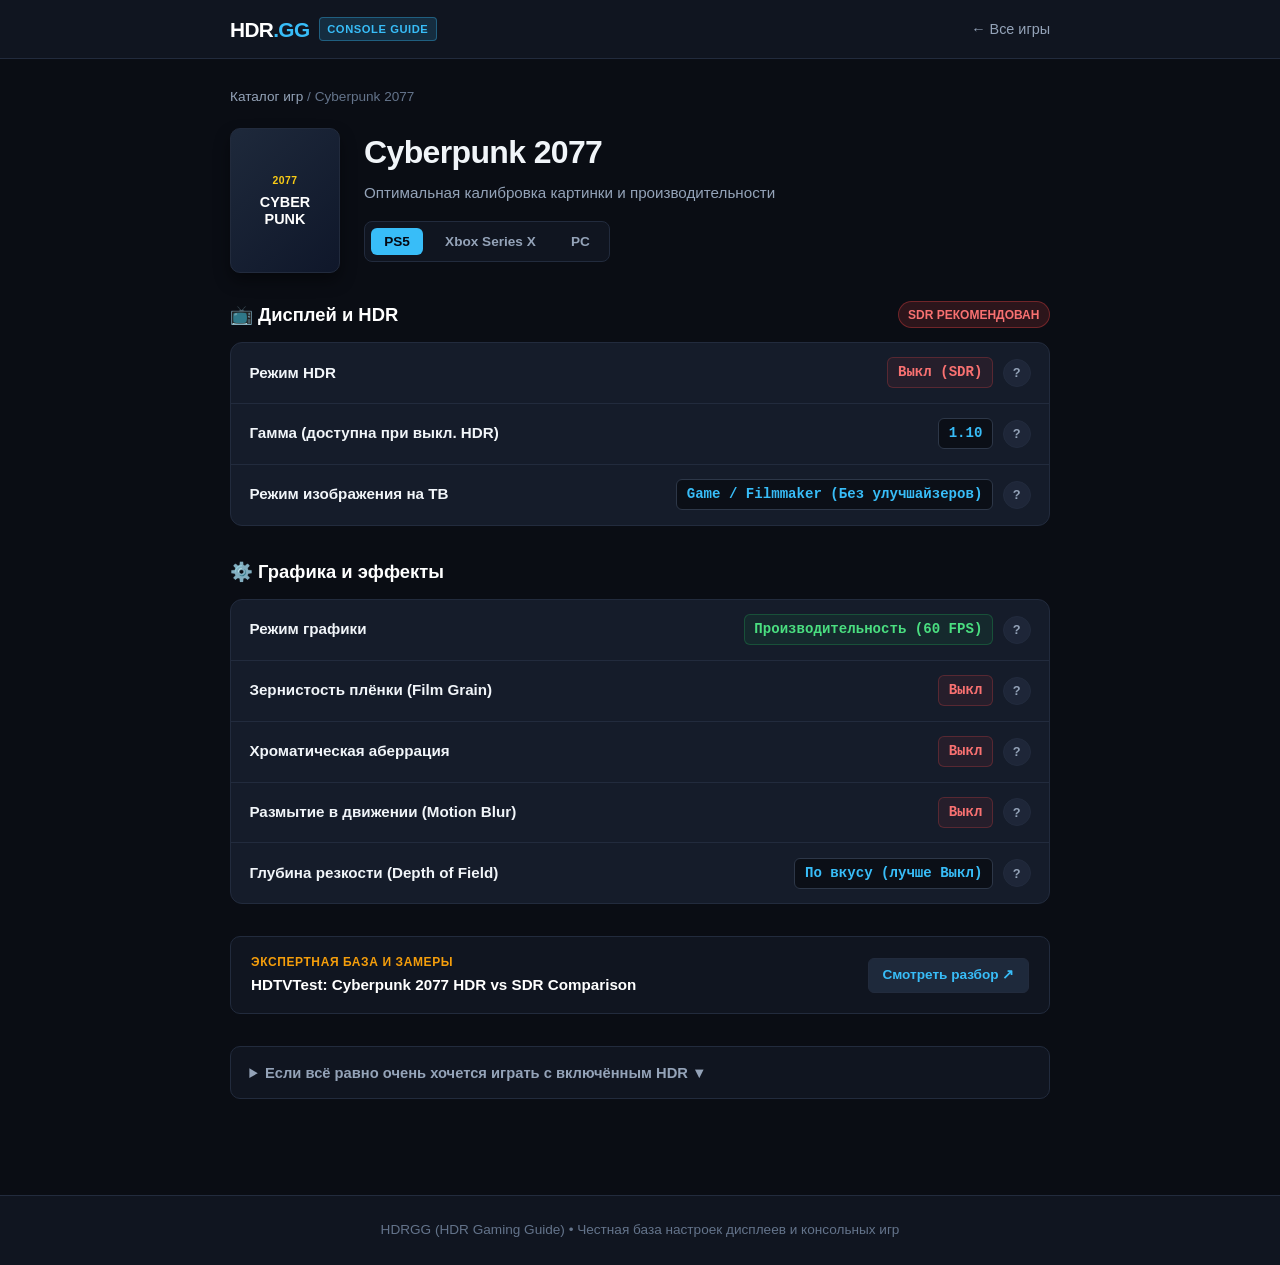
==== games/cyberpunk-2077/index.html @ 082499f1 "Add files via upload" ====
<!DOCTYPE html>
<html lang="ru">
<head>
  <meta charset="UTF-8">
  <meta name="viewport" content="width=device-width, initial-scale=1.0">
  <title>Cyberpunk 2077 — Настройки дисплея и графики на PS5 | HDRGG</title>
  <meta name="description" content="Оптимальные настройки Cyberpunk 2077 для PS5. Чёткий список параметров экрана и графики с пояснениями в один клик.">

  <!-- Open Graph -->
  <meta property="og:title" content="Cyberpunk 2077 — Настройки дисплея и графики на PS5 | HDRGG">
  <meta property="og:description" content="Оптимальные настройки Cyberpunk 2077 для PS5: HDR, гамма, графика и пояснения к каждому пункту.">
  <meta property="og:type" content="article">

  <style>
    :root {
      --bg-primary: #0a0d14;
      --bg-secondary: #101520;
      --bg-card: #151c2a;
      --bg-card-hover: #1b2334;
      --border-color: #222b3d;
      --border-active: #38bdf8;
      --text-main: #f1f5f9;
      --text-muted: #94a3b8;
      --text-dim: #64748b;
      --accent-blue: #38bdf8;
      --accent-green: #22c55e;
      --accent-amber: #f59e0b;
      --accent-red: #ef4444;
      --font-sans: -apple-system, BlinkMacSystemFont, "Segoe UI", Roboto, "Helvetica Neue", Arial, sans-serif;
      --font-mono: ui-monospace, SFMono-Regular, Menlo, Consolas, monospace;
    }

    * {
      box-sizing: border-box;
      margin: 0;
      padding: 0;
    }

    body {
      background-color: var(--bg-primary);
      color: var(--text-main);
      font-family: var(--font-sans);
      line-height: 1.5;
      min-height: 100vh;
      display: flex;
      flex-direction: column;
      -webkit-font-smoothing: antialiased;
    }

    a {
      color: var(--accent-blue);
      text-decoration: none;
      transition: color 0.15s ease;
    }

    a:hover {
      text-decoration: underline;
    }

    .header {
      background: var(--bg-secondary);
      border-bottom: 1px solid var(--border-color);
      position: sticky;
      top: 0;
      z-index: 50;
      backdrop-filter: blur(8px);
    }

    .header-container {
      max-width: 860px;
      margin: 0 auto;
      padding: 0.85rem 1.25rem;
      display: flex;
      align-items: center;
      justify-content: space-between;
    }

    .logo-link {
      display: flex;
      align-items: center;
      gap: 0.6rem;
      text-decoration: none !important;
    }

    .logo-text {
      font-size: 1.3rem;
      font-weight: 900;
      color: #fff;
      letter-spacing: -0.03em;
    }

    .logo-accent {
      color: var(--accent-blue);
    }

    .logo-badge {
      background: rgba(56, 189, 248, 0.15);
      border: 1px solid rgba(56, 189, 248, 0.35);
      color: var(--accent-blue);
      font-size: 0.7rem;
      font-weight: 800;
      padding: 0.15rem 0.45rem;
      border-radius: 4px;
      text-transform: uppercase;
      letter-spacing: 0.05em;
    }

    .nav-links a {
      color: var(--text-muted);
      font-size: 0.9rem;
      font-weight: 500;
    }

    .nav-links a:hover {
      color: #fff;
      text-decoration: none;
    }

    .main {
      max-width: 860px;
      margin: 0 auto;
      padding: 1.75rem 1.25rem 4rem;
      flex: 1;
      width: 100%;
    }

    .breadcrumbs {
      margin-bottom: 1.25rem;
      font-size: 0.85rem;
      color: var(--text-dim);
    }

    .breadcrumbs a {
      color: var(--text-muted);
    }

    .game-hero {
      display: flex;
      gap: 1.5rem;
      margin-bottom: 1.75rem;
      align-items: flex-start;
    }

    .game-cover {
      width: 110px;
      height: 145px;
      border-radius: 10px;
      background: linear-gradient(135deg, #1e293b, #0f172a);
      border: 1px solid var(--border-color);
      flex-shrink: 0;
      display: flex;
      flex-direction: column;
      align-items: center;
      justify-content: center;
      padding: 0.75rem;
      text-align: center;
      box-shadow: 0 8px 16px rgba(0, 0, 0, 0.4);
    }

    .cover-tag {
      font-size: 0.65rem;
      font-weight: 800;
      color: #facc15;
      text-transform: uppercase;
      letter-spacing: 0.05em;
      margin-bottom: 0.35rem;
    }

    .cover-title {
      font-size: 0.9rem;
      font-weight: 800;
      color: #fff;
      line-height: 1.15;
    }

    .game-info {
      flex: 1;
      display: flex;
      flex-direction: column;
      justify-content: center;
    }

    .game-info .game-title {
      font-size: 2rem;
      font-weight: 800;
      letter-spacing: -0.02em;
      margin-bottom: 0.4rem;
    }

    .game-subtitle {
      color: var(--text-muted);
      font-size: 0.95rem;
      margin-bottom: 1rem;
    }

    .platform-tabs {
      display: flex;
      gap: 0.5rem;
      background: var(--bg-secondary);
      padding: 0.35rem;
      border-radius: 8px;
      border: 1px solid var(--border-color);
      width: fit-content;
    }

    .platform-tab {
      background: transparent;
      color: var(--text-muted);
      border: none;
      font-size: 0.85rem;
      font-weight: 600;
      padding: 0.4rem 0.85rem;
      border-radius: 6px;
      cursor: pointer;
      transition: all 0.15s ease;
    }

    .platform-tab:hover {
      color: #fff;
    }

    .platform-tab.active {
      background: var(--accent-blue);
      color: #050811;
      font-weight: 700;
    }

    .section-head {
      display: flex;
      align-items: center;
      justify-content: space-between;
      margin-bottom: 0.85rem;
      margin-top: 1.5rem;
    }

    .section-title {
      font-size: 1.15rem;
      font-weight: 700;
      color: #fff;
      display: flex;
      align-items: center;
      gap: 0.5rem;
    }

    .verdict-tag {
      font-size: 0.75rem;
      font-weight: 700;
      padding: 0.2rem 0.6rem;
      border-radius: 20px;
      text-transform: uppercase;
      background: rgba(239, 68, 68, 0.15);
      border: 1px solid rgba(239, 68, 68, 0.35);
      color: #f87171;
    }

    .settings-box {
      background: var(--bg-card);
      border: 1px solid var(--border-color);
      border-radius: 12px;
      overflow: hidden;
      margin-bottom: 2rem;
    }

    .setting-row {
      border-bottom: 1px solid var(--border-color);
      transition: background 0.15s ease;
    }

    .setting-row:last-child {
      border-bottom: none;
    }

    .setting-main {
      display: flex;
      align-items: center;
      justify-content: space-between;
      padding: 0.9rem 1.15rem;
      gap: 0.75rem;
    }

    .setting-name {
      font-size: 0.95rem;
      font-weight: 600;
      color: var(--text-main);
      flex: 1;
    }

    .setting-action {
      display: flex;
      align-items: center;
      gap: 0.6rem;
    }

    .setting-value {
      font-family: var(--font-mono);
      font-weight: 700;
      font-size: 0.88rem;
      padding: 0.25rem 0.6rem;
      border-radius: 6px;
      background: #0b0f17;
      border: 1px solid #2d3748;
      color: var(--accent-blue);
      white-space: nowrap;
    }

    .setting-value.val-off {
      color: #f87171;
      background: rgba(239, 68, 68, 0.08);
      border-color: rgba(239, 68, 68, 0.25);
    }

    .setting-value.val-on {
      color: #4ade80;
      background: rgba(34, 197, 94, 0.08);
      border-color: rgba(34, 197, 94, 0.25);
    }

    .btn-why {
      background: #1e2638;
      color: var(--text-muted);
      border: 1px solid var(--border-color);
      width: 28px;
      height: 28px;
      border-radius: 50%;
      font-size: 0.8rem;
      font-weight: 700;
      cursor: pointer;
      display: inline-flex;
      align-items: center;
      justify-content: center;
      transition: all 0.15s ease;
      flex-shrink: 0;
    }

    .btn-why:hover,
    .btn-why.active {
      background: var(--accent-blue);
      color: #050811;
      border-color: var(--accent-blue);
    }

    .setting-why-panel {
      display: none;
      background: #0f1420;
      border-top: 1px dashed var(--border-color);
      padding: 0.75rem 1.15rem;
      font-size: 0.88rem;
      color: #cbd5e1;
      line-height: 1.45;
      animation: fadeIn 0.15s ease-in;
    }

    .setting-why-panel.open {
      display: block;
    }

    .setting-why-panel strong {
      color: #fff;
    }

    @keyframes fadeIn {
      from { opacity: 0; transform: translateY(-3px); }
      to { opacity: 1; transform: translateY(0); }
    }

    .source-banner {
      background: var(--bg-secondary);
      border: 1px solid var(--border-color);
      border-radius: 10px;
      padding: 1rem 1.25rem;
      display: flex;
      align-items: center;
      justify-content: space-between;
      flex-wrap: wrap;
      gap: 0.75rem;
      margin-bottom: 2rem;
    }

    .source-info {
      display: flex;
      flex-direction: column;
      gap: 0.2rem;
    }

    .source-label {
      font-size: 0.75rem;
      text-transform: uppercase;
      color: var(--accent-amber);
      font-weight: 700;
      letter-spacing: 0.05em;
    }

    .source-title {
      font-size: 0.95rem;
      font-weight: 600;
      color: #fff;
    }

    .source-btn {
      display: inline-flex;
      align-items: center;
      gap: 0.4rem;
      background: #1e293b;
      color: var(--accent-blue);
      border: 1px solid var(--border-color);
      padding: 0.4rem 0.85rem;
      border-radius: 6px;
      font-size: 0.85rem;
      font-weight: 600;
    }

    .source-btn:hover {
      background: var(--accent-blue);
      color: #050811;
      text-decoration: none;
    }

    .alt-details {
      border: 1px solid var(--border-color);
      border-radius: 10px;
      background: var(--bg-secondary);
      overflow: hidden;
      margin-bottom: 2rem;
    }

    .alt-summary {
      padding: 0.9rem 1.15rem;
      cursor: pointer;
      font-weight: 600;
      font-size: 0.92rem;
      color: var(--text-muted);
      user-select: none;
    }

    .alt-summary:hover {
      color: #fff;
    }

    .alt-content {
      padding: 0 1.15rem 1rem;
    }

    .footer {
      border-top: 1px solid var(--border-color);
      background: var(--bg-secondary);
      padding: 1.5rem 1.25rem;
      text-align: center;
      color: var(--text-dim);
      font-size: 0.85rem;
    }

    .back-to-top {
      position: fixed;
      bottom: 1.5rem;
      right: 1.5rem;
      background: var(--bg-card);
      border: 1px solid var(--border-color);
      color: var(--text-main);
      width: 42px;
      height: 42px;
      border-radius: 50%;
      display: flex;
      align-items: center;
      justify-content: center;
      cursor: pointer;
      opacity: 0;
      visibility: hidden;
      transition: all 0.2s ease;
      z-index: 40;
    }

    .back-to-top.visible {
      opacity: 1;
      visibility: visible;
    }

    .back-to-top:hover {
      background: var(--accent-blue);
      color: #050811;
      border-color: var(--accent-blue);
    }

    @media (max-width: 600px) {
      .game-hero {
        gap: 1rem;
      }
      .game-cover {
        width: 90px;
        height: 120px;
      }
      .game-info .game-title {
        font-size: 1.6rem;
      }
      .setting-main {
        padding: 0.8rem 0.9rem;
      }
      .setting-name {
        font-size: 0.88rem;
      }
      .setting-value {
        font-size: 0.8rem;
        padding: 0.2rem 0.45rem;
      }
    }

    @media print {
      body { background: #fff; color: #000; }
      .header, .footer, .back-to-top, .platform-tabs { display: none !important; }
      .setting-why-panel { display: block !important; color: #333; background: #fafafa; }
    }
  </style>
</head>
<body>

  <header class="header">
    <div class="header-container">
      <div class="logo">
        <a href="../../" class="logo-link">
          <span class="logo-text">HDR<span class="logo-accent">.GG</span></span>
          <span class="logo-badge">Console Guide</span>
        </a>
      </div>
      <nav class="nav-links">
        <a href="../../">← Все игры</a>
      </nav>
    </div>
  </header>

  <main class="main">
    <nav class="breadcrumbs">
      <a href="../../">Каталог игр</a> / <span>Cyberpunk 2077</span>
    </nav>

    <!-- Шапка игры: обложка, название, выбор платформы -->
    <section class="game-hero">
      <div class="game-cover" aria-hidden="true">
        <span class="cover-tag">2077</span>
        <span class="cover-title">CYBER<br>PUNK</span>
      </div>
      <div class="game-info">
        <h1 class="game-title">Cyberpunk 2077</h1>
        <p class="game-subtitle">Оптимальная калибровка картинки и производительности</p>
        
        <div class="platform-tabs" role="tablist">
          <button class="platform-tab active" data-platform="ps5">PS5</button>
          <button class="platform-tab" data-platform="xbox">Xbox Series X</button>
          <button class="platform-tab" data-platform="pc">PC</button>
        </div>
      </div>
    </section>

    <!-- Раздел 1: Дисплей и HDR -->
    <section>
      <div class="section-head">
        <h2 class="section-title">📺 Дисплей и HDR</h2>
        <span class="verdict-tag">SDR Рекомендован</span>
      </div>

      <div class="settings-box">
        <div class="setting-row">
          <div class="setting-main">
            <span class="setting-name">Режим HDR</span>
            <div class="setting-action">
              <span class="setting-value val-off">Выкл (SDR)</span>
              <button class="btn-why" title="Почему так?" aria-label="Почему выключен HDR">?</button>
            </div>
          </div>
          <div class="setting-why-panel">
            <strong>Почему выключаем:</strong> В игре нативно поднят уровень чёрного (Black Floor Elevation) — игра не гасит пиксели в темноте. Тени заливает серо-зелёным молоком даже на OLED. В SDR картинка выдаёт истинный бесконечный чёрный и глубокий контраст.
          </div>
        </div>

        <div class="setting-row">
          <div class="setting-main">
            <span class="setting-name">Гамма (доступна при выкл. HDR)</span>
            <div class="setting-action">
              <span class="setting-value">1.10</span>
              <button class="btn-why" title="Почему так?" aria-label="Почему гамма 1.10">?</button>
            </div>
          </div>
          <div class="setting-why-panel">
            <strong>Зачем 1.10:</strong> При дефолтном значении 1.00 в SDR слегка давятся околочёрные детали (black crush) — складки на одежде и детали в подворотнях сливаются в темноту. 1.10 аккуратно вытягивает полутона, оставляя глубокий чёрный на месте.
          </div>
        </div>

        <div class="setting-row">
          <div class="setting-main">
            <span class="setting-name">Режим изображения на ТВ</span>
            <div class="setting-action">
              <span class="setting-value">Game / Filmmaker (Без улучшайзеров)</span>
              <button class="btn-why" title="Почему так?" aria-label="Почему без улучшайзеров">?</button>
            </div>
          </div>
          <div class="setting-why-panel">
            <strong>Почему:</strong> Отключаем динамический контраст, сглаживание движений и эко-режимы ТВ. Они искажают тона и создают задержку ввода (input lag).
          </div>
        </div>
      </div>
    </section>

    <!-- Раздел 2: Графика и постобработка -->
    <section>
      <div class="section-head">
        <h2 class="section-title">⚙️ Графика и эффекты</h2>
      </div>

      <div class="settings-box">
        <div class="setting-row">
          <div class="setting-main">
            <span class="setting-name">Режим графики</span>
            <div class="setting-action">
              <span class="setting-value val-on">Производительность (60 FPS)</span>
              <button class="btn-why" title="Почему так?" aria-label="Почему режим производительности">?</button>
            </div>
          </div>
          <div class="setting-why-panel">
            <strong>Почему 60 FPS:</strong> Режим Ray Tracing роняет фреймрейт до 30 FPS ради простых локальных теней в диалогах (полноценного RT-освещения или отражений на консолях нет). В шутере от 1-го лица 60 FPS критичны для прицеливания и езды.
          </div>
        </div>

        <div class="setting-row">
          <div class="setting-main">
            <span class="setting-name">Зернистость плёнки (Film Grain)</span>
            <div class="setting-action">
              <span class="setting-value val-off">Выкл</span>
              <button class="btn-why" title="Почему так?" aria-label="Почему выключена зернистость">?</button>
            </div>
          </div>
          <div class="setting-why-panel">
            <strong>Почему выключаем:</strong> Накладывает паразитный шум на 4K-разрешение и превращает мелкие текстуры в кашу.
          </div>
        </div>

        <div class="setting-row">
          <div class="setting-main">
            <span class="setting-name">Хроматическая аберрация</span>
            <div class="setting-action">
              <span class="setting-value val-off">Выкл</span>
              <button class="btn-why" title="Почему так?" aria-label="Почему выключена аберрация">?</button>
            </div>
          </div>
          <div class="setting-why-panel">
            <strong>Почему выключаем:</strong> Искусственно размывает края объектов радужными полосами, создавая эффект дешёвой грязной оптики.
          </div>
        </div>

        <div class="setting-row">
          <div class="setting-main">
            <span class="setting-name">Размытие в движении (Motion Blur)</span>
            <div class="setting-action">
              <span class="setting-value val-off">Выкл</span>
              <button class="btn-why" title="Почему так?" aria-label="Почему выключен моушн блюр">?</button>
            </div>
          </div>
          <div class="setting-why-panel">
            <strong>Почему выключаем:</strong> При повороте камеры кадр смазывается, мешая быстро считывать врагов и окружение.
          </div>
        </div>

        <div class="setting-row">
          <div class="setting-main">
            <span class="setting-name">Глубина резкости (Depth of Field)</span>
            <div class="setting-action">
              <span class="setting-value">По вкусу (лучше Выкл)</span>
              <button class="btn-why" title="Почему так?" aria-label="Почему глубина резкости">?</button>
            </div>
          </div>
          <div class="setting-why-panel">
            <strong>Почему:</strong> Размывает задний план в катсценах и диалогах. Без неё город остаётся резким на любой дистанции.
          </div>
        </div>
      </div>
    </section>

    <!-- Пруф / Источник -->
    <div class="source-banner">
      <div class="source-info">
        <span class="source-label">Экспертная база и замеры</span>
        <span class="source-title">HDTVTest: Cyberpunk 2077 HDR vs SDR Comparison</span>
      </div>
      <a href="https://www.youtube.com/watch?v=ms-qPkvpXrQ" target="_blank" rel="noopener noreferrer" class="source-btn">
        Смотреть разбор ↗
      </a>
    </div>

    <!-- Альтернативный вариант (HDR) под спойлером -->
    <details class="alt-details">
      <summary class="alt-summary">Если всё равно очень хочется играть с включённым HDR ▼</summary>
      <div class="alt-content">
        <div class="settings-box" style="margin-bottom: 0;">
          <div class="setting-row">
            <div class="setting-main">
              <span class="setting-name">Максимальная яркость</span>
              <div class="setting-action">
                <span class="setting-value">800 / 1000 нит</span>
                <button class="btn-why" title="Почему так?">?</button>
              </div>
            </div>
            <div class="setting-why-panel">
              Ставить строго под паспортный пик твоего ТВ (800 нит для LG OLED C-серии, 1000 нит для QD-OLED / Mini-LED).
            </div>
          </div>

          <div class="setting-row">
            <div class="setting-main">
              <span class="setting-name">Paper White</span>
              <div class="setting-action">
                <span class="setting-value">120 – 140 нит</span>
                <button class="btn-why" title="Почему так?">?</button>
              </div>
            </div>
            <div class="setting-why-panel">
              Яркость интерфейса и белых поверхностей. Выше 150 нит меню будет выжигать глаза в тёмной комнате.
            </div>
          </div>

          <div class="setting-row">
            <div class="setting-main">
              <span class="setting-name">Tone Mapping Midpoint</span>
              <div class="setting-action">
                <span class="setting-value">0.95 (дефолт 1.50)</span>
                <button class="btn-why" title="Почему так?">?</button>
              </div>
            </div>
            <div class="setting-why-panel">
              Опускает средние тона ближе к истинной гамме, частично возвращая контраст в сероватых тенях.
            </div>
          </div>

          <div class="setting-row">
            <div class="setting-main">
              <span class="setting-name">Режим ТВ</span>
              <div class="setting-action">
                <span class="setting-value">HGiG (DTM = Выкл)</span>
                <button class="btn-why" title="Почему так?">?</button>
              </div>
            </div>
            <div class="setting-why-panel">
              Выключаем Dynamic Tone Mapping на телевизоре, чтобы ТВ не высветлял тени ещё сильнее.
            </div>
          </div>
        </div>
      </div>
    </details>

  </main>

  <footer class="footer">
    <p>HDRGG (HDR Gaming Guide) • Честная база настроек дисплеев и консольных игр</p>
  </footer>

  <button id="backToTop" class="back-to-top" title="Наверх" aria-label="Наверх">↑</button>

  <script>
    document.addEventListener('DOMContentLoaded', () => {
      const backToTopBtn = document.getElementById('backToTop');
      if (backToTopBtn) {
        window.addEventListener('scroll', () => {
          if (window.scrollY > 300) {
            backToTopBtn.classList.add('visible');
          } else {
            backToTopBtn.classList.remove('visible');
          }
        });
        backToTopBtn.addEventListener('click', () => {
          window.scrollTo({ top: 0, behavior: 'smooth' });
        });
      }

      const whyButtons = document.querySelectorAll('.btn-why');
      whyButtons.forEach((btn) => {
        btn.addEventListener('click', (e) => {
          e.stopPropagation();
          const row = btn.closest('.setting-row');
          const panel = row.querySelector('.setting-why-panel');
          const isOpen = panel.classList.contains('open');
          panel.classList.toggle('open', !isOpen);
          btn.classList.toggle('active', !isOpen);
          btn.setAttribute('aria-expanded', !isOpen);
        });
      });

      const platformTabs = document.querySelectorAll('.platform-tab');
      platformTabs.forEach((tab) => {
        tab.addEventListener('click', () => {
          platformTabs.forEach((t) => t.classList.remove('active'));
          tab.classList.add('active');
          const targetPlatform = tab.dataset.platform;
          if (targetPlatform !== 'ps5') {
            alert(`Настройки для ${tab.textContent} в разработке. Сейчас отображается сетап для PS5.`);
          }
        });
      });
    });
  </script>
</body>
</html>
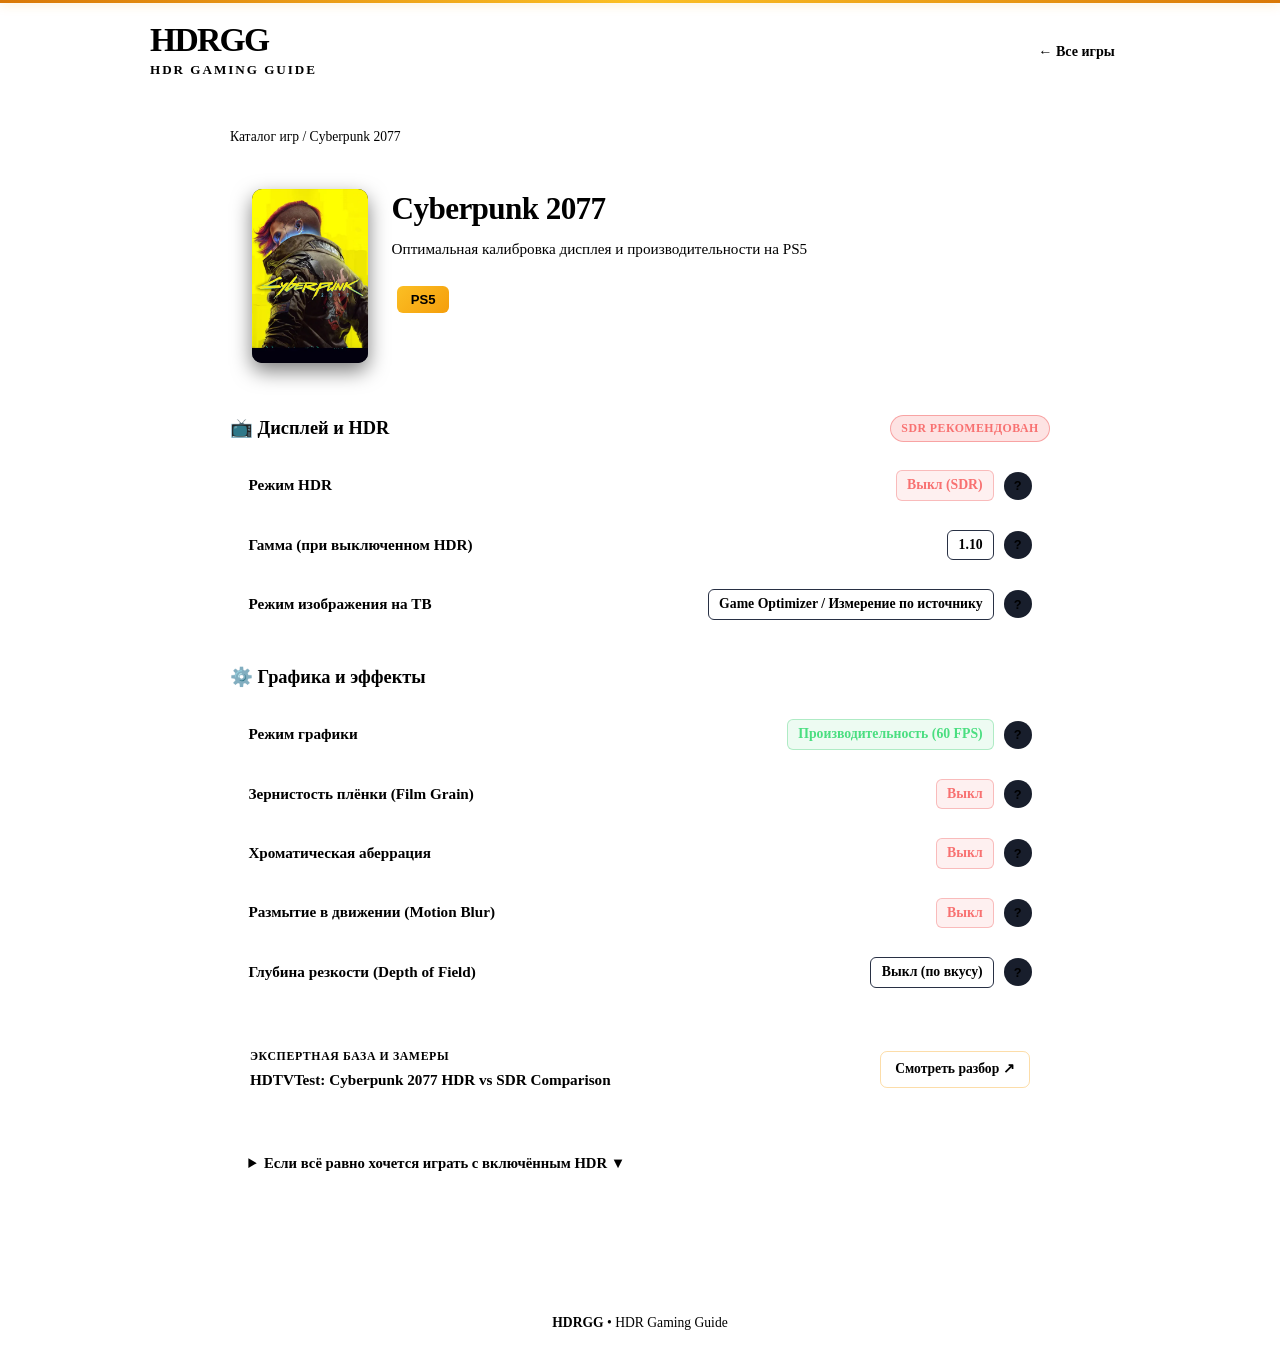
==== commit 0535e7fd: "Add files via upload" ====
--- a/games/cyberpunk-2077/index.html
+++ b/games/cyberpunk-2077/index.html
@@ -3,676 +3,162 @@
 <head>
   <meta charset="UTF-8">
   <meta name="viewport" content="width=device-width, initial-scale=1.0">
-  <title>Cyberpunk 2077 — Настройки дисплея и графики на PS5 | HDRGG</title>
-  <meta name="description" content="Оптимальные настройки Cyberpunk 2077 для PS5. Чёткий список параметров экрана и графики с пояснениями в один клик.">
+  <title>Cyberpunk 2077 — Настройки HDR и графики на PS5 | HDRGG</title>
+  <meta name="description" content="Cyberpunk 2077: Оптимальная калибровка дисплея и производительности на PS5">
 
   <!-- Open Graph -->
-  <meta property="og:title" content="Cyberpunk 2077 — Настройки дисплея и графики на PS5 | HDRGG">
-  <meta property="og:description" content="Оптимальные настройки Cyberpunk 2077 для PS5: HDR, гамма, графика и пояснения к каждому пункту.">
+  <meta property="og:title" content="Cyberpunk 2077 — Настройки HDR и графики на PS5 | HDRGG">
+  <meta property="og:description" content="Оптимальная калибровка дисплея и производительности на PS5">
   <meta property="og:type" content="article">
 
-  <style>
-    :root {
-      --bg-primary: #0a0d14;
-      --bg-secondary: #101520;
-      --bg-card: #151c2a;
-      --bg-card-hover: #1b2334;
-      --border-color: #222b3d;
-      --border-active: #38bdf8;
-      --text-main: #f1f5f9;
-      --text-muted: #94a3b8;
-      --text-dim: #64748b;
-      --accent-blue: #38bdf8;
-      --accent-green: #22c55e;
-      --accent-amber: #f59e0b;
-      --accent-red: #ef4444;
-      --font-sans: -apple-system, BlinkMacSystemFont, "Segoe UI", Roboto, "Helvetica Neue", Arial, sans-serif;
-      --font-mono: ui-monospace, SFMono-Regular, Menlo, Consolas, monospace;
-    }
-
-    * {
-      box-sizing: border-box;
-      margin: 0;
-      padding: 0;
-    }
-
-    body {
-      background-color: var(--bg-primary);
-      color: var(--text-main);
-      font-family: var(--font-sans);
-      line-height: 1.5;
-      min-height: 100vh;
-      display: flex;
-      flex-direction: column;
-      -webkit-font-smoothing: antialiased;
-    }
-
-    a {
-      color: var(--accent-blue);
-      text-decoration: none;
-      transition: color 0.15s ease;
-    }
-
-    a:hover {
-      text-decoration: underline;
-    }
-
-    .header {
-      background: var(--bg-secondary);
-      border-bottom: 1px solid var(--border-color);
-      position: sticky;
-      top: 0;
-      z-index: 50;
-      backdrop-filter: blur(8px);
-    }
-
-    .header-container {
-      max-width: 860px;
-      margin: 0 auto;
-      padding: 0.85rem 1.25rem;
-      display: flex;
-      align-items: center;
-      justify-content: space-between;
-    }
-
-    .logo-link {
-      display: flex;
-      align-items: center;
-      gap: 0.6rem;
-      text-decoration: none !important;
-    }
-
-    .logo-text {
-      font-size: 1.3rem;
-      font-weight: 900;
-      color: #fff;
-      letter-spacing: -0.03em;
-    }
-
-    .logo-accent {
-      color: var(--accent-blue);
-    }
-
-    .logo-badge {
-      background: rgba(56, 189, 248, 0.15);
-      border: 1px solid rgba(56, 189, 248, 0.35);
-      color: var(--accent-blue);
-      font-size: 0.7rem;
-      font-weight: 800;
-      padding: 0.15rem 0.45rem;
-      border-radius: 4px;
-      text-transform: uppercase;
-      letter-spacing: 0.05em;
-    }
-
-    .nav-links a {
-      color: var(--text-muted);
-      font-size: 0.9rem;
-      font-weight: 500;
-    }
-
-    .nav-links a:hover {
-      color: #fff;
-      text-decoration: none;
-    }
-
-    .main {
-      max-width: 860px;
-      margin: 0 auto;
-      padding: 1.75rem 1.25rem 4rem;
-      flex: 1;
-      width: 100%;
-    }
-
-    .breadcrumbs {
-      margin-bottom: 1.25rem;
-      font-size: 0.85rem;
-      color: var(--text-dim);
-    }
-
-    .breadcrumbs a {
-      color: var(--text-muted);
-    }
-
-    .game-hero {
-      display: flex;
-      gap: 1.5rem;
-      margin-bottom: 1.75rem;
-      align-items: flex-start;
-    }
-
-    .game-cover {
-      width: 110px;
-      height: 145px;
-      border-radius: 10px;
-      background: linear-gradient(135deg, #1e293b, #0f172a);
-      border: 1px solid var(--border-color);
-      flex-shrink: 0;
-      display: flex;
-      flex-direction: column;
-      align-items: center;
-      justify-content: center;
-      padding: 0.75rem;
-      text-align: center;
-      box-shadow: 0 8px 16px rgba(0, 0, 0, 0.4);
-    }
-
-    .cover-tag {
-      font-size: 0.65rem;
-      font-weight: 800;
-      color: #facc15;
-      text-transform: uppercase;
-      letter-spacing: 0.05em;
-      margin-bottom: 0.35rem;
-    }
-
-    .cover-title {
-      font-size: 0.9rem;
-      font-weight: 800;
-      color: #fff;
-      line-height: 1.15;
-    }
-
-    .game-info {
-      flex: 1;
-      display: flex;
-      flex-direction: column;
-      justify-content: center;
-    }
-
-    .game-info .game-title {
-      font-size: 2rem;
-      font-weight: 800;
-      letter-spacing: -0.02em;
-      margin-bottom: 0.4rem;
-    }
-
-    .game-subtitle {
-      color: var(--text-muted);
-      font-size: 0.95rem;
-      margin-bottom: 1rem;
-    }
-
-    .platform-tabs {
-      display: flex;
-      gap: 0.5rem;
-      background: var(--bg-secondary);
-      padding: 0.35rem;
-      border-radius: 8px;
-      border: 1px solid var(--border-color);
-      width: fit-content;
-    }
-
-    .platform-tab {
-      background: transparent;
-      color: var(--text-muted);
-      border: none;
-      font-size: 0.85rem;
-      font-weight: 600;
-      padding: 0.4rem 0.85rem;
-      border-radius: 6px;
-      cursor: pointer;
-      transition: all 0.15s ease;
-    }
-
-    .platform-tab:hover {
-      color: #fff;
-    }
-
-    .platform-tab.active {
-      background: var(--accent-blue);
-      color: #050811;
-      font-weight: 700;
-    }
-
-    .section-head {
-      display: flex;
-      align-items: center;
-      justify-content: space-between;
-      margin-bottom: 0.85rem;
-      margin-top: 1.5rem;
-    }
-
-    .section-title {
-      font-size: 1.15rem;
-      font-weight: 700;
-      color: #fff;
-      display: flex;
-      align-items: center;
-      gap: 0.5rem;
-    }
-
-    .verdict-tag {
-      font-size: 0.75rem;
-      font-weight: 700;
-      padding: 0.2rem 0.6rem;
-      border-radius: 20px;
-      text-transform: uppercase;
-      background: rgba(239, 68, 68, 0.15);
-      border: 1px solid rgba(239, 68, 68, 0.35);
-      color: #f87171;
-    }
-
-    .settings-box {
-      background: var(--bg-card);
-      border: 1px solid var(--border-color);
-      border-radius: 12px;
-      overflow: hidden;
-      margin-bottom: 2rem;
-    }
-
-    .setting-row {
-      border-bottom: 1px solid var(--border-color);
-      transition: background 0.15s ease;
-    }
-
-    .setting-row:last-child {
-      border-bottom: none;
-    }
-
-    .setting-main {
-      display: flex;
-      align-items: center;
-      justify-content: space-between;
-      padding: 0.9rem 1.15rem;
-      gap: 0.75rem;
-    }
-
-    .setting-name {
-      font-size: 0.95rem;
-      font-weight: 600;
-      color: var(--text-main);
-      flex: 1;
-    }
-
-    .setting-action {
-      display: flex;
-      align-items: center;
-      gap: 0.6rem;
-    }
-
-    .setting-value {
-      font-family: var(--font-mono);
-      font-weight: 700;
-      font-size: 0.88rem;
-      padding: 0.25rem 0.6rem;
-      border-radius: 6px;
-      background: #0b0f17;
-      border: 1px solid #2d3748;
-      color: var(--accent-blue);
-      white-space: nowrap;
-    }
-
-    .setting-value.val-off {
-      color: #f87171;
-      background: rgba(239, 68, 68, 0.08);
-      border-color: rgba(239, 68, 68, 0.25);
-    }
-
-    .setting-value.val-on {
-      color: #4ade80;
-      background: rgba(34, 197, 94, 0.08);
-      border-color: rgba(34, 197, 94, 0.25);
-    }
-
-    .btn-why {
-      background: #1e2638;
-      color: var(--text-muted);
-      border: 1px solid var(--border-color);
-      width: 28px;
-      height: 28px;
-      border-radius: 50%;
-      font-size: 0.8rem;
-      font-weight: 700;
-      cursor: pointer;
-      display: inline-flex;
-      align-items: center;
-      justify-content: center;
-      transition: all 0.15s ease;
-      flex-shrink: 0;
-    }
-
-    .btn-why:hover,
-    .btn-why.active {
-      background: var(--accent-blue);
-      color: #050811;
-      border-color: var(--accent-blue);
-    }
-
-    .setting-why-panel {
-      display: none;
-      background: #0f1420;
-      border-top: 1px dashed var(--border-color);
-      padding: 0.75rem 1.15rem;
-      font-size: 0.88rem;
-      color: #cbd5e1;
-      line-height: 1.45;
-      animation: fadeIn 0.15s ease-in;
-    }
-
-    .setting-why-panel.open {
-      display: block;
-    }
-
-    .setting-why-panel strong {
-      color: #fff;
-    }
-
-    @keyframes fadeIn {
-      from { opacity: 0; transform: translateY(-3px); }
-      to { opacity: 1; transform: translateY(0); }
-    }
-
-    .source-banner {
-      background: var(--bg-secondary);
-      border: 1px solid var(--border-color);
-      border-radius: 10px;
-      padding: 1rem 1.25rem;
-      display: flex;
-      align-items: center;
-      justify-content: space-between;
-      flex-wrap: wrap;
-      gap: 0.75rem;
-      margin-bottom: 2rem;
-    }
-
-    .source-info {
-      display: flex;
-      flex-direction: column;
-      gap: 0.2rem;
-    }
-
-    .source-label {
-      font-size: 0.75rem;
-      text-transform: uppercase;
-      color: var(--accent-amber);
-      font-weight: 700;
-      letter-spacing: 0.05em;
-    }
-
-    .source-title {
-      font-size: 0.95rem;
-      font-weight: 600;
-      color: #fff;
-    }
-
-    .source-btn {
-      display: inline-flex;
-      align-items: center;
-      gap: 0.4rem;
-      background: #1e293b;
-      color: var(--accent-blue);
-      border: 1px solid var(--border-color);
-      padding: 0.4rem 0.85rem;
-      border-radius: 6px;
-      font-size: 0.85rem;
-      font-weight: 600;
-    }
-
-    .source-btn:hover {
-      background: var(--accent-blue);
-      color: #050811;
-      text-decoration: none;
-    }
-
-    .alt-details {
-      border: 1px solid var(--border-color);
-      border-radius: 10px;
-      background: var(--bg-secondary);
-      overflow: hidden;
-      margin-bottom: 2rem;
-    }
-
-    .alt-summary {
-      padding: 0.9rem 1.15rem;
-      cursor: pointer;
-      font-weight: 600;
-      font-size: 0.92rem;
-      color: var(--text-muted);
-      user-select: none;
-    }
-
-    .alt-summary:hover {
-      color: #fff;
-    }
-
-    .alt-content {
-      padding: 0 1.15rem 1rem;
-    }
-
-    .footer {
-      border-top: 1px solid var(--border-color);
-      background: var(--bg-secondary);
-      padding: 1.5rem 1.25rem;
-      text-align: center;
-      color: var(--text-dim);
-      font-size: 0.85rem;
-    }
-
-    .back-to-top {
-      position: fixed;
-      bottom: 1.5rem;
-      right: 1.5rem;
-      background: var(--bg-card);
-      border: 1px solid var(--border-color);
-      color: var(--text-main);
-      width: 42px;
-      height: 42px;
-      border-radius: 50%;
-      display: flex;
-      align-items: center;
-      justify-content: center;
-      cursor: pointer;
-      opacity: 0;
-      visibility: hidden;
-      transition: all 0.2s ease;
-      z-index: 40;
-    }
-
-    .back-to-top.visible {
-      opacity: 1;
-      visibility: visible;
-    }
-
-    .back-to-top:hover {
-      background: var(--accent-blue);
-      color: #050811;
-      border-color: var(--accent-blue);
-    }
-
-    @media (max-width: 600px) {
-      .game-hero {
-        gap: 1rem;
-      }
-      .game-cover {
-        width: 90px;
-        height: 120px;
-      }
-      .game-info .game-title {
-        font-size: 1.6rem;
-      }
-      .setting-main {
-        padding: 0.8rem 0.9rem;
-      }
-      .setting-name {
-        font-size: 0.88rem;
-      }
-      .setting-value {
-        font-size: 0.8rem;
-        padding: 0.2rem 0.45rem;
-      }
-    }
-
-    @media print {
-      body { background: #fff; color: #000; }
-      .header, .footer, .back-to-top, .platform-tabs { display: none !important; }
-      .setting-why-panel { display: block !important; color: #333; background: #fafafa; }
-    }
-  </style>
+  <link rel="stylesheet" href="../../style.css">
 </head>
 <body>
 
-  <header class="header">
+  <div class="hdr-edge"></div>
+
+  <header class="header header-compact">
     <div class="header-container">
-      <div class="logo">
-        <a href="../../" class="logo-link">
-          <span class="logo-text">HDR<span class="logo-accent">.GG</span></span>
-          <span class="logo-badge">Console Guide</span>
-        </a>
-      </div>
-      <nav class="nav-links">
-        <a href="../../">← Все игры</a>
-      </nav>
+      <a href="../../" class="brand">
+        <div class="brand-title">HDRGG</div>
+        <div class="brand-subtitle">HDR Gaming Guide</div>
+      </a>
+      <a href="../../" class="nav-back">← Все игры</a>
     </div>
   </header>
 
-  <main class="main">
+  <main class="main main-narrow">
     <nav class="breadcrumbs">
       <a href="../../">Каталог игр</a> / <span>Cyberpunk 2077</span>
     </nav>
 
-    <!-- Шапка игры: обложка, название, выбор платформы -->
     <section class="game-hero">
-      <div class="game-cover" aria-hidden="true">
-        <span class="cover-tag">2077</span>
-        <span class="cover-title">CYBER<br>PUNK</span>
+      <div class="game-hero-poster">
+        <img src="poster.webp" alt="Cyberpunk 2077" width="400" height="600" decoding="async">
       </div>
       <div class="game-info">
         <h1 class="game-title">Cyberpunk 2077</h1>
-        <p class="game-subtitle">Оптимальная калибровка картинки и производительности</p>
-        
+        <p class="game-subtitle">Оптимальная калибровка дисплея и производительности на PS5</p>
         <div class="platform-tabs" role="tablist">
           <button class="platform-tab active" data-platform="ps5">PS5</button>
-          <button class="platform-tab" data-platform="xbox">Xbox Series X</button>
-          <button class="platform-tab" data-platform="pc">PC</button>
         </div>
       </div>
     </section>
 
-    <!-- Раздел 1: Дисплей и HDR -->
     <section>
       <div class="section-head">
         <h2 class="section-title">📺 Дисплей и HDR</h2>
-        <span class="verdict-tag">SDR Рекомендован</span>
-      </div>
-
+        <span class="verdict-tag verdict-broken">SDR Рекомендован</span>
+      </div>
       <div class="settings-box">
         <div class="setting-row">
           <div class="setting-main">
             <span class="setting-name">Режим HDR</span>
             <div class="setting-action">
               <span class="setting-value val-off">Выкл (SDR)</span>
-              <button class="btn-why" title="Почему так?" aria-label="Почему выключен HDR">?</button>
-            </div>
-          </div>
-          <div class="setting-why-panel">
-            <strong>Почему выключаем:</strong> В игре нативно поднят уровень чёрного (Black Floor Elevation) — игра не гасит пиксели в темноте. Тени заливает серо-зелёным молоком даже на OLED. В SDR картинка выдаёт истинный бесконечный чёрный и глубокий контраст.
-          </div>
-        </div>
-
-        <div class="setting-row">
-          <div class="setting-main">
-            <span class="setting-name">Гамма (доступна при выкл. HDR)</span>
+              <button class="btn-why" title="Почему так?" aria-label="Пояснение к параметру">?</button>
+            </div>
+          </div>
+          <div class="setting-why-panel">
+            <strong>Почему выключаем:</strong> В игре нативно поднят уровень чёрного (Black Floor Elevation) — игра не гасит пиксели в темноте. Тени заливает серо-зелёной дымкой даже на OLED. В SDR картинка выдаёт эталонный глубокий чёрный и правильный контраст.
+          </div>
+        </div>
+        <div class="setting-row">
+          <div class="setting-main">
+            <span class="setting-name">Гамма (при выключенном HDR)</span>
             <div class="setting-action">
               <span class="setting-value">1.10</span>
-              <button class="btn-why" title="Почему так?" aria-label="Почему гамма 1.10">?</button>
-            </div>
-          </div>
-          <div class="setting-why-panel">
-            <strong>Зачем 1.10:</strong> При дефолтном значении 1.00 в SDR слегка давятся околочёрные детали (black crush) — складки на одежде и детали в подворотнях сливаются в темноту. 1.10 аккуратно вытягивает полутона, оставляя глубокий чёрный на месте.
-          </div>
-        </div>
-
+              <button class="btn-why" title="Почему так?" aria-label="Пояснение к параметру">?</button>
+            </div>
+          </div>
+          <div class="setting-why-panel">
+            <strong>Зачем 1.10:</strong> При дефолтном значении 1.00 в SDR слегка давятся околочёрные детали (black crush). 1.10 аккуратно раскрывает полутона в тенях, сохраняя глубокий чёрный.
+          </div>
+        </div>
         <div class="setting-row">
           <div class="setting-main">
             <span class="setting-name">Режим изображения на ТВ</span>
             <div class="setting-action">
-              <span class="setting-value">Game / Filmmaker (Без улучшайзеров)</span>
-              <button class="btn-why" title="Почему так?" aria-label="Почему без улучшайзеров">?</button>
-            </div>
-          </div>
-          <div class="setting-why-panel">
-            <strong>Почему:</strong> Отключаем динамический контраст, сглаживание движений и эко-режимы ТВ. Они искажают тона и создают задержку ввода (input lag).
+              <span class="setting-value">Game Optimizer / Измерение по источнику</span>
+              <button class="btn-why" title="Почему так?" aria-label="Пояснение к параметру">?</button>
+            </div>
+          </div>
+          <div class="setting-why-panel">
+            <strong>Почему:</strong> Отключаем динамический контраст и улучшайзеры движения ТВ, чтобы сохранить честную гамму и минимальный input lag.
           </div>
         </div>
       </div>
     </section>
 
-    <!-- Раздел 2: Графика и постобработка -->
     <section>
       <div class="section-head">
         <h2 class="section-title">⚙️ Графика и эффекты</h2>
-      </div>
-
+        
+      </div>
       <div class="settings-box">
         <div class="setting-row">
           <div class="setting-main">
             <span class="setting-name">Режим графики</span>
             <div class="setting-action">
               <span class="setting-value val-on">Производительность (60 FPS)</span>
-              <button class="btn-why" title="Почему так?" aria-label="Почему режим производительности">?</button>
-            </div>
-          </div>
-          <div class="setting-why-panel">
-            <strong>Почему 60 FPS:</strong> Режим Ray Tracing роняет фреймрейт до 30 FPS ради простых локальных теней в диалогах (полноценного RT-освещения или отражений на консолях нет). В шутере от 1-го лица 60 FPS критичны для прицеливания и езды.
-          </div>
-        </div>
-
+              <button class="btn-why" title="Почему так?" aria-label="Пояснение к параметру">?</button>
+            </div>
+          </div>
+          <div class="setting-why-panel">
+            <strong>Почему 60 FPS:</strong> Режим Ray Tracing снижает частоту до 30 FPS ради локальных теней. В динамичном шутере от первого лица 60 FPS критичны для отзывчивости управления.
+          </div>
+        </div>
         <div class="setting-row">
           <div class="setting-main">
             <span class="setting-name">Зернистость плёнки (Film Grain)</span>
             <div class="setting-action">
               <span class="setting-value val-off">Выкл</span>
-              <button class="btn-why" title="Почему так?" aria-label="Почему выключена зернистость">?</button>
-            </div>
-          </div>
-          <div class="setting-why-panel">
-            <strong>Почему выключаем:</strong> Накладывает паразитный шум на 4K-разрешение и превращает мелкие текстуры в кашу.
-          </div>
-        </div>
-
+              <button class="btn-why" title="Почему так?" aria-label="Пояснение к параметру">?</button>
+            </div>
+          </div>
+          <div class="setting-why-panel">
+            <strong>Почему выключаем:</strong> Убирает искусственный шум на текстурах и делает 4K-картинку чище.
+          </div>
+        </div>
         <div class="setting-row">
           <div class="setting-main">
             <span class="setting-name">Хроматическая аберрация</span>
             <div class="setting-action">
               <span class="setting-value val-off">Выкл</span>
-              <button class="btn-why" title="Почему так?" aria-label="Почему выключена аберрация">?</button>
-            </div>
-          </div>
-          <div class="setting-why-panel">
-            <strong>Почему выключаем:</strong> Искусственно размывает края объектов радужными полосами, создавая эффект дешёвой грязной оптики.
-          </div>
-        </div>
-
+              <button class="btn-why" title="Почему так?" aria-label="Пояснение к параметру">?</button>
+            </div>
+          </div>
+          <div class="setting-why-panel">
+            <strong>Почему выключаем:</strong> Убирает цветные ореолы и размытие по краям кадра.
+          </div>
+        </div>
         <div class="setting-row">
           <div class="setting-main">
             <span class="setting-name">Размытие в движении (Motion Blur)</span>
             <div class="setting-action">
               <span class="setting-value val-off">Выкл</span>
-              <button class="btn-why" title="Почему так?" aria-label="Почему выключен моушн блюр">?</button>
-            </div>
-          </div>
-          <div class="setting-why-panel">
-            <strong>Почему выключаем:</strong> При повороте камеры кадр смазывается, мешая быстро считывать врагов и окружение.
-          </div>
-        </div>
-
+              <button class="btn-why" title="Почему так?" aria-label="Пояснение к параметру">?</button>
+            </div>
+          </div>
+          <div class="setting-why-panel">
+            <strong>Почему выключаем:</strong> Сохраняет чёткость окружения при быстрых поворотах камеры.
+          </div>
+        </div>
         <div class="setting-row">
           <div class="setting-main">
             <span class="setting-name">Глубина резкости (Depth of Field)</span>
             <div class="setting-action">
-              <span class="setting-value">По вкусу (лучше Выкл)</span>
-              <button class="btn-why" title="Почему так?" aria-label="Почему глубина резкости">?</button>
-            </div>
-          </div>
-          <div class="setting-why-panel">
-            <strong>Почему:</strong> Размывает задний план в катсценах и диалогах. Без неё город остаётся резким на любой дистанции.
+              <span class="setting-value">Выкл (по вкусу)</span>
+              <button class="btn-why" title="Почему так?" aria-label="Пояснение к параметру">?</button>
+            </div>
+          </div>
+          <div class="setting-why-panel">
+            <strong>Почему:</strong> Без размытия заднего плана архитектура Найт-Сити остаётся резкой на любой дистанции.
           </div>
         </div>
       </div>
     </section>
 
-    <!-- Пруф / Источник -->
     <div class="source-banner">
       <div class="source-info">
         <span class="source-label">Экспертная база и замеры</span>
@@ -682,10 +168,8 @@
         Смотреть разбор ↗
       </a>
     </div>
-
-    <!-- Альтернативный вариант (HDR) под спойлером -->
     <details class="alt-details">
-      <summary class="alt-summary">Если всё равно очень хочется играть с включённым HDR ▼</summary>
+      <summary class="alt-summary">Если всё равно хочется играть с включённым HDR ▼</summary>
       <div class="alt-content">
         <div class="settings-box" style="margin-bottom: 0;">
           <div class="setting-row">
@@ -697,23 +181,21 @@
               </div>
             </div>
             <div class="setting-why-panel">
-              Ставить строго под паспортный пик твоего ТВ (800 нит для LG OLED C-серии, 1000 нит для QD-OLED / Mini-LED).
-            </div>
-          </div>
-
-          <div class="setting-row">
-            <div class="setting-main">
-              <span class="setting-name">Paper White</span>
+              Выставлять строго под паспортный пик вашего ТВ в режиме HGiG (800 нит для LG OLED C-серии, 1000 нит для QD-OLED / Mini-LED).
+            </div>
+          </div>
+          <div class="setting-row">
+            <div class="setting-main">
+              <span class="setting-name">Paper White (Яркость интерфейса)</span>
               <div class="setting-action">
                 <span class="setting-value">120 – 140 нит</span>
                 <button class="btn-why" title="Почему так?">?</button>
               </div>
             </div>
             <div class="setting-why-panel">
-              Яркость интерфейса и белых поверхностей. Выше 150 нит меню будет выжигать глаза в тёмной комнате.
-            </div>
-          </div>
-
+              Значения выше 150 нит делают интерфейс чрезмерно слепящим в тёмной комнате.
+            </div>
+          </div>
           <div class="setting-row">
             <div class="setting-main">
               <span class="setting-name">Tone Mapping Midpoint</span>
@@ -723,75 +205,32 @@
               </div>
             </div>
             <div class="setting-why-panel">
-              Опускает средние тона ближе к истинной гамме, частично возвращая контраст в сероватых тенях.
-            </div>
-          </div>
-
-          <div class="setting-row">
-            <div class="setting-main">
-              <span class="setting-name">Режим ТВ</span>
+              Опускает средние тона ближе к референсной гамме, частично компенсируя высветленные тени.
+            </div>
+          </div>
+          <div class="setting-row">
+            <div class="setting-main">
+              <span class="setting-name">Режим Tone Mapping на ТВ</span>
               <div class="setting-action">
                 <span class="setting-value">HGiG (DTM = Выкл)</span>
                 <button class="btn-why" title="Почему так?">?</button>
               </div>
             </div>
             <div class="setting-why-panel">
-              Выключаем Dynamic Tone Mapping на телевизоре, чтобы ТВ не высветлял тени ещё сильнее.
+              Отключаем Dynamic Tone Mapping на телевизоре, чтобы ТВ дополнительно не задирал уровень чёрного.
             </div>
           </div>
         </div>
       </div>
     </details>
-
   </main>
 
   <footer class="footer">
-    <p>HDRGG (HDR Gaming Guide) • Честная база настроек дисплеев и консольных игр</p>
+    <p><strong>HDRGG</strong> • HDR Gaming Guide</p>
   </footer>
 
   <button id="backToTop" class="back-to-top" title="Наверх" aria-label="Наверх">↑</button>
 
-  <script>
-    document.addEventListener('DOMContentLoaded', () => {
-      const backToTopBtn = document.getElementById('backToTop');
-      if (backToTopBtn) {
-        window.addEventListener('scroll', () => {
-          if (window.scrollY > 300) {
-            backToTopBtn.classList.add('visible');
-          } else {
-            backToTopBtn.classList.remove('visible');
-          }
-        });
-        backToTopBtn.addEventListener('click', () => {
-          window.scrollTo({ top: 0, behavior: 'smooth' });
-        });
-      }
-
-      const whyButtons = document.querySelectorAll('.btn-why');
-      whyButtons.forEach((btn) => {
-        btn.addEventListener('click', (e) => {
-          e.stopPropagation();
-          const row = btn.closest('.setting-row');
-          const panel = row.querySelector('.setting-why-panel');
-          const isOpen = panel.classList.contains('open');
-          panel.classList.toggle('open', !isOpen);
-          btn.classList.toggle('active', !isOpen);
-          btn.setAttribute('aria-expanded', !isOpen);
-        });
-      });
-
-      const platformTabs = document.querySelectorAll('.platform-tab');
-      platformTabs.forEach((tab) => {
-        tab.addEventListener('click', () => {
-          platformTabs.forEach((t) => t.classList.remove('active'));
-          tab.classList.add('active');
-          const targetPlatform = tab.dataset.platform;
-          if (targetPlatform !== 'ps5') {
-            alert(`Настройки для ${tab.textContent} в разработке. Сейчас отображается сетап для PS5.`);
-          }
-        });
-      });
-    });
-  </script>
+  <script src="../../game.js" defer></script>
 </body>
 </html>
--- a/style.css
+++ b/style.css
@@ -0,0 +1,799 @@
+/* ==========================================================================
+   HDRGG — HDR Gaming Guide
+   Authentic HDR Theme (OLED Pitch Black & HDR Gold — Strictly Zero Purple)
+   Shared stylesheet for Catalog (index.html) and Game Pages (games/*/index.html)
+   ========================================================================== */
+
+:root {
+  --bg-black: #060709;
+  --bg-surface: #0c0e14;
+  --bg-card: #11141c;
+  --bg-card-hover: #161b25;
+  --border-subtle: #1c2230;
+
+  /* HDR Gold & Semantic Accents */
+  --hdr-gold: #f59e0b;
+  --hdr-gold-bright: #fbbf24;
+  --hdr-cyan: #38bdf8;
+  --hdr-green: #22c55e;
+  --hdr-red: #ef4444;
+
+  --text-white: #ffffff;
+  --text-main: #e2e8f0;
+  --text-muted: #94a3b8;
+  --text-dim: #64748b;
+
+  --font-sans: -apple-system, BlinkMacSystemFont, "Segoe UI", Roboto, "Helvetica Neue", Arial, sans-serif;
+  --font-mono: ui-monospace, SFMono-Regular, Menlo, Consolas, monospace;
+}
+
+* {
+  box-sizing: border-box;
+  margin: 0;
+  padding: 0;
+}
+
+body {
+  background-color: var(--bg-black);
+  color: var(--text-main);
+  font-family: var(--font-sans);
+  line-height: 1.5;
+  min-height: 100vh;
+  display: flex;
+  flex-direction: column;
+  -webkit-font-smoothing: antialiased;
+}
+
+a {
+  color: var(--hdr-gold-bright);
+  text-decoration: none;
+  transition: color 0.15s ease;
+}
+
+a:hover {
+  color: var(--hdr-gold);
+}
+
+/* Top Ambient Gold Edge */
+.hdr-edge {
+  height: 3px;
+  width: 100%;
+  background: linear-gradient(90deg, #d97706, #fbbf24, #d97706);
+  position: sticky;
+  top: 0;
+  z-index: 60;
+  box-shadow: 0 0 12px rgba(245, 158, 11, 0.4);
+}
+
+/* Monolithic Header — Zero Duplication */
+.header {
+  background: var(--bg-surface);
+  border-bottom: 1px solid var(--border-subtle);
+  padding: 1.75rem 1.25rem 1.5rem;
+}
+
+.header-compact {
+  padding: 1.25rem 1.25rem;
+}
+
+.header-container {
+  max-width: 980px;
+  margin: 0 auto;
+  display: flex;
+  align-items: center;
+  justify-content: space-between;
+  gap: 1rem;
+}
+
+.brand {
+  display: flex;
+  flex-direction: column;
+  gap: 0.2rem;
+  text-decoration: none !important;
+}
+
+.brand-title {
+  font-size: 2.85rem;
+  font-weight: 900;
+  letter-spacing: -0.05em;
+  color: var(--text-white);
+  line-height: 1;
+}
+
+.header-compact .brand-title {
+  font-size: 2.1rem;
+}
+
+.brand-subtitle {
+  font-size: 1.05rem;
+  font-weight: 800;
+  color: var(--hdr-gold);
+  text-transform: uppercase;
+  letter-spacing: 0.15em;
+}
+
+.header-compact .brand-subtitle {
+  font-size: 0.82rem;
+}
+
+.nav-back {
+  display: inline-flex;
+  align-items: center;
+  gap: 0.4rem;
+  background: var(--bg-card);
+  color: var(--text-main);
+  border: 1px solid var(--border-subtle);
+  padding: 0.5rem 0.95rem;
+  border-radius: 8px;
+  font-size: 0.88rem;
+  font-weight: 700;
+  transition: all 0.16s ease;
+}
+
+.nav-back:hover {
+  border-color: var(--hdr-gold);
+  color: var(--text-white);
+  background: var(--bg-card-hover);
+}
+
+/* Main Container */
+.main {
+  max-width: 980px;
+  margin: 0 auto;
+  padding: 1.75rem 1.25rem 4rem;
+  flex: 1;
+  width: 100%;
+}
+
+.main-narrow {
+  max-width: 860px;
+}
+
+/* ==========================================================================
+   Catalog Controls: Search & Filter Pills
+   ========================================================================== */
+.controls-panel {
+  max-width: 760px;
+  margin: 0 auto 2rem;
+  display: flex;
+  flex-direction: column;
+  gap: 0.95rem;
+}
+
+.search-input {
+  width: 100%;
+  background: var(--bg-surface);
+  border: 1px solid var(--border-subtle);
+  color: var(--text-white);
+  padding: 0.85rem 1.15rem;
+  border-radius: 10px;
+  font-size: 0.95rem;
+  outline: none;
+  transition: all 0.2s ease;
+}
+
+.search-input:focus {
+  border-color: var(--hdr-gold);
+  box-shadow: 0 0 16px rgba(245, 158, 11, 0.2);
+  background: #0f121a;
+}
+
+.filter-pills {
+  display: flex;
+  gap: 0.55rem;
+  overflow-x: auto;
+  padding-bottom: 0.35rem;
+  scrollbar-width: thin;
+}
+
+.filter-pill {
+  background: var(--bg-surface);
+  color: var(--text-muted);
+  border: 1px solid var(--border-subtle);
+  padding: 0.45rem 1.05rem;
+  border-radius: 999px;
+  font-size: 0.82rem;
+  font-weight: 700;
+  cursor: pointer;
+  white-space: nowrap;
+  transition: all 0.16s ease;
+  letter-spacing: 0.02em;
+}
+
+.filter-pill:hover {
+  border-color: var(--hdr-gold);
+  color: var(--text-white);
+  transform: translateY(-1px);
+}
+
+.filter-pill.active {
+  background: linear-gradient(135deg, #fbbf24, #f59e0b);
+  color: #000000;
+  border-color: transparent;
+  box-shadow: 0 2px 14px rgba(245, 158, 11, 0.4);
+}
+
+/* ==========================================================================
+   Games Grid & Ultra-Clean Cards (Zero Descriptions)
+   ========================================================================== */
+.games-grid {
+  max-width: 760px;
+  margin: 0 auto;
+  display: grid;
+  grid-template-columns: repeat(auto-fit, minmax(300px, 1fr));
+  gap: 1.5rem;
+}
+
+.game-card {
+  background: var(--bg-card);
+  border: 1px solid var(--border-subtle);
+  border-radius: 14px;
+  padding: 1.25rem;
+  display: flex;
+  flex-direction: column;
+  justify-content: space-between;
+  gap: 1.15rem;
+  transition: transform 0.18s ease, border-color 0.18s ease, box-shadow 0.18s ease, background 0.18s ease;
+  position: relative;
+  overflow: hidden;
+}
+
+.game-card::before {
+  content: "";
+  position: absolute;
+  top: 0;
+  left: 0;
+  right: 0;
+  height: 2px;
+  background: linear-gradient(90deg, #f59e0b, #d97706);
+  opacity: 0;
+  transition: opacity 0.2s ease;
+}
+
+.game-card:hover {
+  transform: translateY(-3px);
+  border-color: rgba(245, 158, 11, 0.45);
+  background: var(--bg-card-hover);
+  box-shadow: 0 10px 30px rgba(0, 0, 0, 0.6), 0 0 16px rgba(245, 158, 11, 0.1);
+}
+
+.game-card:hover::before {
+  opacity: 1;
+}
+
+.poster-box {
+  width: 100%;
+  aspect-ratio: 2 / 3;
+  border-radius: 10px;
+  overflow: hidden;
+  background: #090c12;
+  border: 1px solid var(--border-subtle);
+  box-shadow: 0 4px 16px rgba(0, 0, 0, 0.4);
+  display: flex;
+  align-items: center;
+  justify-content: center;
+}
+
+.game-poster {
+  width: 100%;
+  height: 100%;
+  object-fit: cover;
+  display: block;
+  transition: transform 0.25s ease;
+}
+
+.game-card:hover .game-poster {
+  transform: scale(1.02);
+}
+
+.game-header {
+  display: flex;
+  flex-direction: column;
+  gap: 0.65rem;
+}
+
+.game-title {
+  font-size: 1.25rem;
+  font-weight: 800;
+  color: var(--text-white);
+  line-height: 1.25;
+}
+
+.badges-row {
+  display: flex;
+  flex-wrap: wrap;
+  gap: 0.4rem;
+}
+
+.badge {
+  font-size: 0.72rem;
+  font-weight: 800;
+  padding: 0.22rem 0.6rem;
+  border-radius: 5px;
+  text-transform: uppercase;
+  letter-spacing: 0.04em;
+}
+
+.badge-ps5 {
+  background: rgba(148, 163, 184, 0.12);
+  border: 1px solid rgba(148, 163, 184, 0.35);
+  color: #cbd5e1;
+}
+
+.badge-calibration {
+  background: rgba(245, 158, 11, 0.14);
+  border: 1px solid rgba(245, 158, 11, 0.45);
+  color: var(--hdr-gold-bright);
+}
+
+.badge-hgig {
+  background: rgba(56, 189, 248, 0.12);
+  border: 1px solid rgba(56, 189, 248, 0.4);
+  color: var(--hdr-cyan);
+}
+
+.badge-broken {
+  background: rgba(239, 68, 68, 0.14);
+  border: 1px solid rgba(239, 68, 68, 0.45);
+  color: #f87171;
+}
+
+.card-action {
+  margin-top: auto;
+}
+
+.btn-game-open {
+  display: flex;
+  align-items: center;
+  justify-content: center;
+  gap: 0.4rem;
+  width: 100%;
+  background: #161b26;
+  color: var(--text-white);
+  border: 1px solid var(--border-subtle);
+  padding: 0.75rem 1rem;
+  border-radius: 8px;
+  font-size: 0.9rem;
+  font-weight: 700;
+  transition: all 0.16s ease;
+  text-align: center;
+}
+
+.btn-game-open:hover {
+  background: linear-gradient(135deg, #fbbf24, #f59e0b);
+  color: #000000;
+  border-color: transparent;
+  text-decoration: none;
+  box-shadow: 0 4px 14px rgba(245, 158, 11, 0.35);
+}
+
+/* Batch Pagination ("Показать ещё") & Empty State */
+.load-more-wrap {
+  max-width: 760px;
+  margin: 2rem auto 0;
+  text-align: center;
+}
+
+.btn-load-more {
+  background: var(--bg-surface);
+  color: var(--hdr-gold-bright);
+  border: 1px solid rgba(245, 158, 11, 0.4);
+  padding: 0.75rem 1.75rem;
+  border-radius: 10px;
+  font-size: 0.9rem;
+  font-weight: 800;
+  cursor: pointer;
+  transition: all 0.16s ease;
+}
+
+.btn-load-more:hover {
+  background: linear-gradient(135deg, #fbbf24, #f59e0b);
+  color: #000000;
+  border-color: transparent;
+  box-shadow: 0 4px 14px rgba(245, 158, 11, 0.35);
+}
+
+.empty-state {
+  grid-column: 1 / -1;
+  text-align: center;
+  padding: 3rem 1.5rem;
+  background: var(--bg-surface);
+  border: 1px solid var(--border-subtle);
+  border-radius: 12px;
+  color: var(--text-muted);
+}
+
+/* ==========================================================================
+   Game Subpage Styles (games/<id>/index.html & game.html)
+   ========================================================================== */
+.breadcrumbs {
+  margin-bottom: 1.25rem;
+  font-size: 0.85rem;
+  color: var(--text-dim);
+}
+
+.breadcrumbs a {
+  color: var(--text-muted);
+}
+
+.breadcrumbs a:hover {
+  color: var(--hdr-gold-bright);
+}
+
+.game-hero {
+  display: flex;
+  gap: 1.5rem;
+  margin-bottom: 1.85rem;
+  align-items: flex-start;
+  background: var(--bg-surface);
+  border: 1px solid var(--border-subtle);
+  border-radius: 14px;
+  padding: 1.35rem;
+}
+
+.game-hero-poster {
+  width: 116px;
+  aspect-ratio: 2 / 3;
+  border-radius: 10px;
+  overflow: hidden;
+  border: 1px solid var(--border-subtle);
+  flex-shrink: 0;
+  background: #090c12;
+  box-shadow: 0 8px 20px rgba(0, 0, 0, 0.5);
+}
+
+.game-hero-poster img {
+  width: 100%;
+  height: 100%;
+  object-fit: cover;
+  display: block;
+}
+
+.game-info {
+  flex: 1;
+  display: flex;
+  flex-direction: column;
+  gap: 0.6rem;
+}
+
+.game-info .game-title {
+  font-size: 1.95rem;
+  font-weight: 900;
+  letter-spacing: -0.02em;
+  color: var(--text-white);
+}
+
+.game-subtitle {
+  color: var(--text-muted);
+  font-size: 0.95rem;
+  margin-bottom: 0.35rem;
+}
+
+.platform-tabs {
+  display: flex;
+  gap: 0.45rem;
+  background: var(--bg-black);
+  padding: 0.35rem;
+  border-radius: 8px;
+  border: 1px solid var(--border-subtle);
+  width: fit-content;
+  margin-top: 0.25rem;
+}
+
+.platform-tab {
+  background: transparent;
+  color: var(--text-muted);
+  border: none;
+  font-size: 0.82rem;
+  font-weight: 700;
+  padding: 0.4rem 0.85rem;
+  border-radius: 6px;
+  cursor: pointer;
+  transition: all 0.15s ease;
+}
+
+.platform-tab:hover {
+  color: var(--text-white);
+}
+
+.platform-tab.active {
+  background: linear-gradient(135deg, #fbbf24, #f59e0b);
+  color: #000000;
+  font-weight: 800;
+}
+
+.section-head {
+  display: flex;
+  align-items: center;
+  justify-content: space-between;
+  flex-wrap: wrap;
+  gap: 0.5rem;
+  margin-bottom: 0.85rem;
+  margin-top: 1.6rem;
+}
+
+.section-title {
+  font-size: 1.15rem;
+  font-weight: 800;
+  color: var(--text-white);
+  display: flex;
+  align-items: center;
+  gap: 0.5rem;
+}
+
+.verdict-tag {
+  font-size: 0.74rem;
+  font-weight: 800;
+  padding: 0.24rem 0.65rem;
+  border-radius: 999px;
+  text-transform: uppercase;
+  letter-spacing: 0.04em;
+}
+
+.verdict-broken {
+  background: rgba(239, 68, 68, 0.15);
+  border: 1px solid rgba(239, 68, 68, 0.4);
+  color: #f87171;
+}
+
+.verdict-gold {
+  background: rgba(245, 158, 11, 0.15);
+  border: 1px solid rgba(245, 158, 11, 0.45);
+  color: var(--hdr-gold-bright);
+}
+
+.settings-box {
+  background: var(--bg-card);
+  border: 1px solid var(--border-subtle);
+  border-radius: 12px;
+  overflow: hidden;
+  margin-bottom: 1.85rem;
+}
+
+.setting-row {
+  border-bottom: 1px solid var(--border-subtle);
+  transition: background 0.15s ease;
+}
+
+.setting-row:last-child {
+  border-bottom: none;
+}
+
+.setting-main {
+  display: flex;
+  align-items: center;
+  justify-content: space-between;
+  padding: 0.9rem 1.15rem;
+  gap: 0.75rem;
+}
+
+.setting-name {
+  font-size: 0.95rem;
+  font-weight: 600;
+  color: var(--text-main);
+  flex: 1;
+}
+
+.setting-action {
+  display: flex;
+  align-items: center;
+  gap: 0.6rem;
+}
+
+.setting-value {
+  font-family: var(--font-mono);
+  font-weight: 700;
+  font-size: 0.86rem;
+  padding: 0.25rem 0.65rem;
+  border-radius: 6px;
+  background: var(--bg-black);
+  border: 1px solid #283044;
+  color: var(--hdr-gold-bright);
+  white-space: nowrap;
+}
+
+.setting-value.val-off {
+  color: #f87171;
+  background: rgba(239, 68, 68, 0.08);
+  border-color: rgba(239, 68, 68, 0.3);
+}
+
+.setting-value.val-on {
+  color: #4ade80;
+  background: rgba(34, 197, 94, 0.08);
+  border-color: rgba(34, 197, 94, 0.3);
+}
+
+.btn-why {
+  background: #181e2c;
+  color: var(--text-muted);
+  border: 1px solid var(--border-subtle);
+  width: 28px;
+  height: 28px;
+  border-radius: 50%;
+  font-size: 0.8rem;
+  font-weight: 800;
+  cursor: pointer;
+  display: inline-flex;
+  align-items: center;
+  justify-content: center;
+  transition: all 0.15s ease;
+  flex-shrink: 0;
+}
+
+.btn-why:hover,
+.btn-why.active {
+  background: var(--hdr-gold-bright);
+  color: #000000;
+  border-color: var(--hdr-gold-bright);
+}
+
+.setting-why-panel {
+  display: none;
+  background: var(--bg-surface);
+  border-top: 1px dashed var(--border-subtle);
+  padding: 0.8rem 1.15rem;
+  font-size: 0.88rem;
+  color: #cbd5e1;
+  line-height: 1.5;
+}
+
+.setting-why-panel.open {
+  display: block;
+}
+
+.setting-why-panel strong {
+  color: var(--hdr-gold-bright);
+}
+
+.source-banner {
+  background: var(--bg-surface);
+  border: 1px solid var(--border-subtle);
+  border-radius: 12px;
+  padding: 1rem 1.25rem;
+  display: flex;
+  align-items: center;
+  justify-content: space-between;
+  flex-wrap: wrap;
+  gap: 0.75rem;
+  margin-bottom: 1.85rem;
+}
+
+.source-info {
+  display: flex;
+  flex-direction: column;
+  gap: 0.2rem;
+}
+
+.source-label {
+  font-size: 0.74rem;
+  text-transform: uppercase;
+  color: var(--hdr-gold);
+  font-weight: 800;
+  letter-spacing: 0.05em;
+}
+
+.source-title {
+  font-size: 0.95rem;
+  font-weight: 700;
+  color: var(--text-white);
+}
+
+.source-btn {
+  display: inline-flex;
+  align-items: center;
+  gap: 0.4rem;
+  background: var(--bg-card);
+  color: var(--hdr-gold-bright);
+  border: 1px solid rgba(245, 158, 11, 0.35);
+  padding: 0.45rem 0.9rem;
+  border-radius: 7px;
+  font-size: 0.85rem;
+  font-weight: 700;
+  transition: all 0.15s ease;
+}
+
+.source-btn:hover {
+  background: linear-gradient(135deg, #fbbf24, #f59e0b);
+  color: #000000;
+  border-color: transparent;
+}
+
+.alt-details {
+  border: 1px solid var(--border-subtle);
+  border-radius: 12px;
+  background: var(--bg-surface);
+  overflow: hidden;
+  margin-bottom: 2rem;
+}
+
+.alt-summary {
+  padding: 0.95rem 1.15rem;
+  cursor: pointer;
+  font-weight: 700;
+  font-size: 0.92rem;
+  color: var(--text-muted);
+  user-select: none;
+}
+
+.alt-summary:hover {
+  color: var(--text-white);
+}
+
+.alt-content {
+  padding: 0 1.15rem 1.15rem;
+}
+
+/* Footer & Back-to-top */
+.footer {
+  border-top: 1px solid var(--border-subtle);
+  background: var(--bg-surface);
+  padding: 1.75rem 1.25rem;
+  text-align: center;
+  color: var(--text-dim);
+  font-size: 0.85rem;
+}
+
+.footer strong {
+  color: var(--text-white);
+}
+
+.back-to-top {
+  position: fixed;
+  bottom: 1.5rem;
+  right: 1.5rem;
+  background: var(--bg-card);
+  border: 1px solid var(--border-subtle);
+  color: var(--text-white);
+  width: 42px;
+  height: 42px;
+  border-radius: 50%;
+  display: flex;
+  align-items: center;
+  justify-content: center;
+  cursor: pointer;
+  opacity: 0;
+  visibility: hidden;
+  transition: all 0.2s ease;
+  z-index: 40;
+}
+
+.back-to-top.visible {
+  opacity: 1;
+  visibility: visible;
+}
+
+.back-to-top:hover {
+  background: var(--hdr-gold-bright);
+  color: #000000;
+  border-color: var(--hdr-gold-bright);
+}
+
+@media (max-width: 640px) {
+  .brand-title {
+    font-size: 2.35rem;
+  }
+  .games-grid {
+    grid-template-columns: 1fr;
+  }
+  .game-hero {
+    gap: 1rem;
+    padding: 1.1rem;
+  }
+  .game-hero-poster {
+    width: 92px;
+  }
+  .game-info .game-title {
+    font-size: 1.5rem;
+  }
+  .setting-main {
+    padding: 0.8rem 0.9rem;
+  }
+  .setting-name {
+    font-size: 0.88rem;
+  }
+  .setting-value {
+    font-size: 0.78rem;
+    padding: 0.2rem 0.45rem;
+  }
+}
